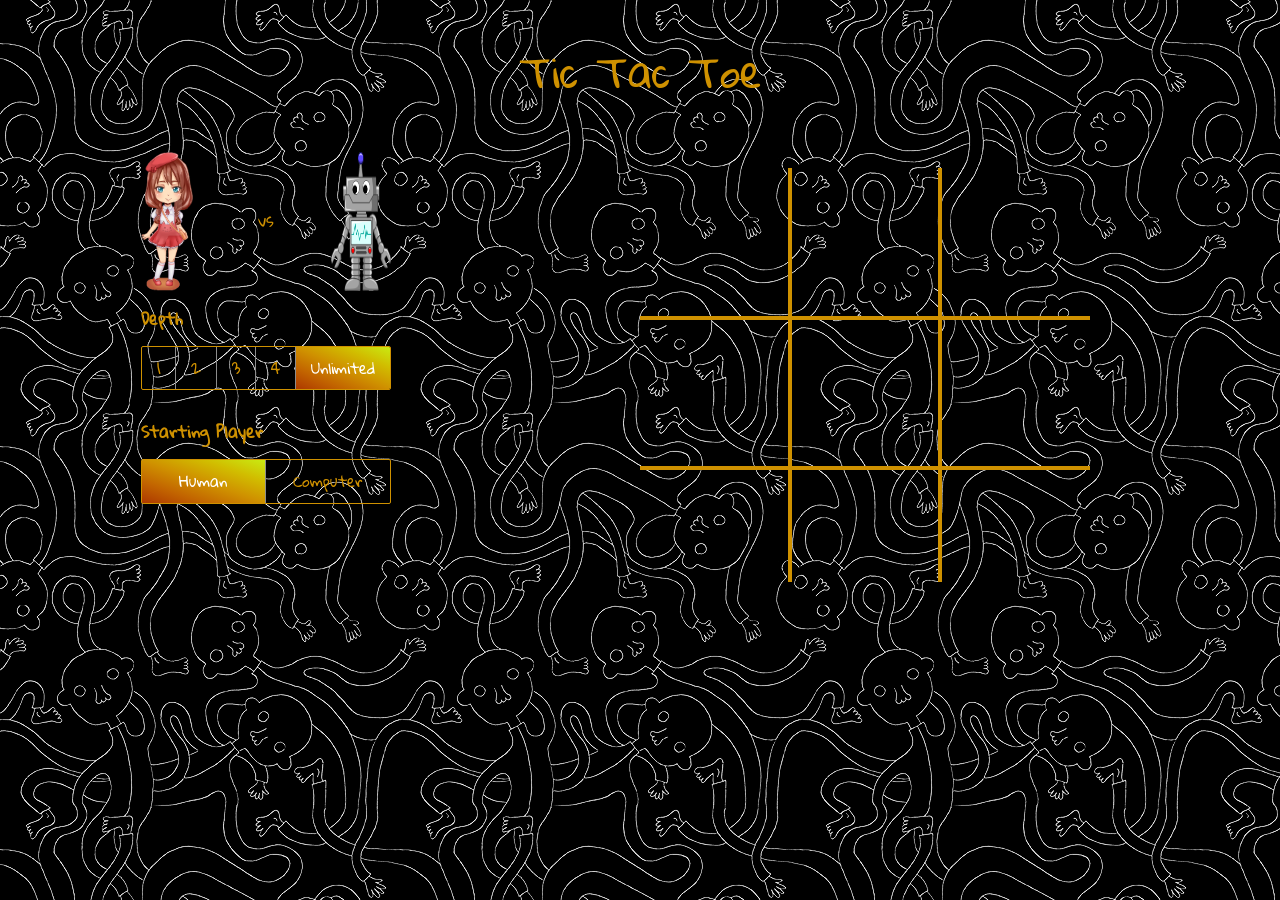
==== index.html @ d7f91f12 "Update index.html" ====
<!DOCTYPE html>
<html>
<head>
	<title>Tic Tac Toe</title>
	<link rel="stylesheet" href="https://stackpath.bootstrapcdn.com/bootstrap/4.5.0/css/bootstrap.min.css" integrity="sha384-9aIt2nRpC12Uk9gS9baDl411NQApFmC26EwAOH8WgZl5MYYxFfc+NcPb1dKGj7Sk" crossorigin="anonymous">
	<link href="https://fonts.googleapis.com/css?family=Gloria+Hallelujah" rel="stylesheet">
	<link href="https://fonts.googleapis.com/css?family=Raleway:300,300i,400,400i" rel="stylesheet">
	<link rel="stylesheet" type="text/css" href="style.css">
</head>
<body>

	<div class="container">
		<div class="row justify-content-center" style="margin-top: 3rem;">
			<h1>Tic Tac Toe</h1>
		</div>
		<div class="row" style="margin-bottom: 3rem; margin-top: 3rem;">
		<div id="sidebar_wrap">
			<div id="sidebar">
		        <div id=characters>
					<div class = human >
						<img src="images/human.png">
					</div>
					<div id=vs> vs </div>
					<div class = robot>
						<img src="images/robot.png">
					</div>
				</div>
				<div class="field">
					<label>Depth</label>
					<div class="depth_choices" id="depth">
						<ul>
							<li data-value="1">1</li>
							<li data-value="2">2</li>
							<li data-value="3">3</li>
							<li data-value="4">4</li>
							<li data-value="-1" class="active">Unlimited</li>
						</ul>
					</div>
				</div>

				<div class="field">
					<label>Starting Player</label>
					<div class="starting_player_choices" id="starting_player">
						<ul>
							<li data-value="1" class="active">Human</li>

							<li data-value="0">Computer</li>
						</ul>
					</div>
				</div>

				<button id="newgame" class="endgame" onClick="startGame()" >New Game</button>

			</div>
		</div>

		<div id="board_wrap">
			<div class="board" id="board">
				   <table>
					    <tr>
					      <td class="cell" id="0"></td>
					      <td class="cell" id="1"></td>
					      <td class="cell" id="2"></td>
					    </tr>
					    <tr>
					      <td class="cell" id="3"></td>
					      <td class="cell" id="4"></td>
					      <td class="cell" id="5"></td>
					    </tr>
					    <tr>
					      <td class="cell" id="6"></td>
					      <td class="cell" id="7"></td>
					      <td class="cell" id="8"></td>
					    </tr>
				  </table>
			</div>
		</div>

	</div>
</div>

	<script src="https://code.jquery.com/jquery-3.4.1.min.js"></script>
	<script src="https://stackpath.bootstrapcdn.com/bootstrap/4.4.1/js/bootstrap.min.js" integrity="sha384-wfSDF2E50Y2D1uUdj0O3uMBJnjuUD4Ih7YwaYd1iqfktj0Uod8GCExl3Og8ifwB6" crossorigin="anonymous"></script>

	<script type="text/javascript" src="script.js"></script>
</body>
</html>
---- style.css ----
*, *::after, *::before {
  box-sizing: border-box;
}
body {
  margin: 0;
}

body {
  background-image: url(images/pattern_alt.png);
  background-color: #eaeaea;
  position: relative;
  font-family: 'Gloria Hallelujah', cursive; }
  body:before {
    content: '';
    background-image: url(../dist/assets/pattern_alt.png);
    width: 100%;
    height: 100%;
    position: absolute;
    opacity: 0.04; }

* {
  box-sizing: border-box; }
body, html {
  height: 100%;
}

img {
  width: 60px;
  height:138.86px;
}


.container {
  max-width: 90%;
  color: #cf9100;
  overflow: hidden;
  position: relative;
}

.container #sidebar_wrap {
    width: 35%;
    height: 100%;
    float: left;
    display: flex;
    align-items: center;
    justify-content: center;
}

#board_wrap {
    width: 65%;
    height: 100%;
    float: left;
    display: flex;
    align-items: center;
    justify-content: center;
}

#sidebar #characters {
  display: flex;
  justify-content: space-between;
  align-items: center;
  margin-bottom: 1rem;
  position: relative;
}

#newgame {
  background: linear-gradient(to right top, #ad3800, #c26400, #cf9100, #d1bd00, #c9eb12);
  border: 0.01rem solid;
  border-color:  #cf9100;
  padding: 13px 26px;
  border-radius: 0px;
  cursor: pointer;
  font-weight: 600;
  width: 100%;
  margin-top: 10px;
}
#newgame:hover{
  background: rgba(0,0,0,0);
  color: #cf9100;
}


#sidebar .field {
  margin-bottom: 30px; }
  #sidebar .field ul {
    margin: 0;
    padding: 0;
    list-style: none;
    border: 1px solid #cf9100;
    border-radius: 2px;
    overflow: hidden;
    font-size: 15px; }
    #sidebar .field ul li {
      float: left;
      padding: 10px 15px;
      border-right: 1px solid #8c8c8c;
      cursor: pointer;
      color: #cf9100; }
      #sidebar .field ul li:hover {
        background-color: #b7b7b7;
        color: #fff; }
      #sidebar .field ul li.active {
        background: linear-gradient(to right top, #ad3800, #c26400, #cf9100, #d1bd00, #c9eb12);
        color: #fff; }
      #sidebar .field ul li:last-child {
        border-right: none; }
  #sidebar .field .starting_player_choices ul li {
    width: 50%;
    text-align: center; }
  #sidebar .field label {
    font-weight: 600;
    margin-bottom: 15px;
    display: block; }

td {
  border:  4px solid #cf9100;
  height:  150px;
  width:  150px;
  text-align:  center;
  vertical-align:  middle;
  font-family:  "Comic Sans MS", cursive, sans-serif;
  font-size:  70px;
  cursor: pointer;
}


table {
  border-collapse: collapse;
  color: #cf9100;
  position: absolute;
  left: 50%;
  margin-top: 1rem;
}

table tr:first-child td {
  border-top: 0;
}

table tr:last-child td {
  border-bottom: 0;
}

table tr td:first-child {
  border-left: 0;
}

table tr td:last-child {
  border-right: 0;
}
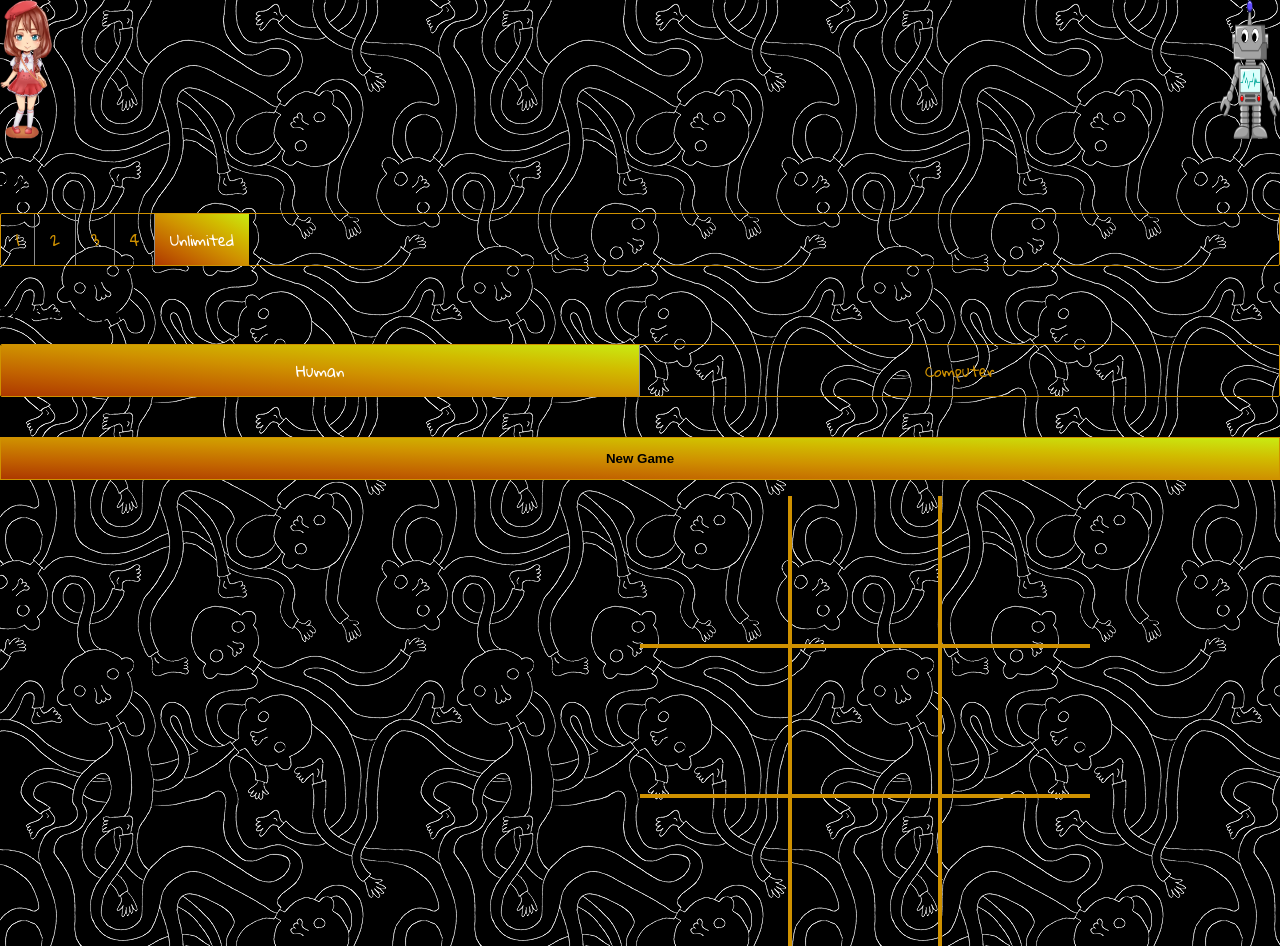
==== commit 9066db44: "CHANGES" ====
--- a/index.html
+++ b/index.html
@@ -2,26 +2,21 @@
 <html>
 <head>
 	<title>Tic Tac Toe</title>
-	<link rel="stylesheet" href="https://stackpath.bootstrapcdn.com/bootstrap/4.5.0/css/bootstrap.min.css" integrity="sha384-9aIt2nRpC12Uk9gS9baDl411NQApFmC26EwAOH8WgZl5MYYxFfc+NcPb1dKGj7Sk" crossorigin="anonymous">
 	<link href="https://fonts.googleapis.com/css?family=Gloria+Hallelujah" rel="stylesheet">
 	<link href="https://fonts.googleapis.com/css?family=Raleway:300,300i,400,400i" rel="stylesheet">
 	<link rel="stylesheet" type="text/css" href="style.css">
 </head>
 <body>
-
-	<div class="container">
-		<div class="row justify-content-center" style="margin-top: 3rem;">
-			<h1>Tic Tac Toe</h1>
-		</div>
-		<div class="row" style="margin-bottom: 3rem; margin-top: 3rem;">
+	
+	<div id="container">
 		<div id="sidebar_wrap">
-			<div id="sidebar">
-		        <div id=characters>
-					<div class = human >
+			<div id="sidebar">	
+		        <div id=characters>	
+					<div class = human > 
 						<img src="images/human.png">
 					</div>
 					<div id=vs> vs </div>
-					<div class = robot>
+					<div class = robot> 
 						<img src="images/robot.png">
 					</div>
 				</div>
@@ -29,11 +24,11 @@
 					<label>Depth</label>
 					<div class="depth_choices" id="depth">
 						<ul>
-							<li data-value="1">1</li>
-							<li data-value="2">2</li>
-							<li data-value="3">3</li>
-							<li data-value="4">4</li>
-							<li data-value="-1" class="active">Unlimited</li>
+							<li data-value="1" class="btn">1</li>
+							<li data-value="2" class="btn">2</li>
+							<li data-value="3" class="btn">3</li>
+							<li data-value="4" class="btn">4</li>
+							<li data-value="-1" class="btn active">Unlimited</li>
 						</ul>
 					</div>
 				</div>
@@ -42,18 +37,23 @@
 					<label>Starting Player</label>
 					<div class="starting_player_choices" id="starting_player">
 						<ul>
-							<li data-value="1" class="active">Human</li>
+							<li data-value="1" class="btn active" id="a">Human</li>
 
-							<li data-value="0">Computer</li>
+							<li data-value="0" class="btn">Computer</li>
 						</ul>
 					</div>
 				</div>
-
-				<button id="newgame" class="endgame" onClick="startGame()" >New Game</button>
-
+				
+				<div>
+				    <div class="text"></div>
+				</div>
+				<button id="newgame" class="endgame" onClick="startGame()">New Game
+						<div class="text"></div>
+				</button>
+				
 			</div>
 		</div>
-
+		
 		<div id="board_wrap">
 			<div class="board" id="board">
 				   <table>
@@ -77,10 +77,31 @@
 		</div>
 
 	</div>
-</div>
+	
+	<script>
+		var header = document.getElementById("starting_player");
+		var btns = header.getElementsByClassName("btn");
 
-	<script src="https://code.jquery.com/jquery-3.4.1.min.js"></script>
-	<script src="https://stackpath.bootstrapcdn.com/bootstrap/4.4.1/js/bootstrap.min.js" integrity="sha384-wfSDF2E50Y2D1uUdj0O3uMBJnjuUD4Ih7YwaYd1iqfktj0Uod8GCExl3Og8ifwB6" crossorigin="anonymous"></script>
+		for (var i = 0; i < btns.length; i++) {
+		  	btns[i].addEventListener("click", function() {
+		  		var current = header.getElementsByClassName("active");
+		  		current[0].className = current[0].className.replace(" active", "");
+		  		this.className += " active";
+		  	});
+		}
+	</script>
+		<script>
+			var depth = document.getElementById("depth");
+			var btns = depth.getElementsByClassName("btn");
+	
+			for (var i = 0; i < btns.length; i++) {
+				  btns[i].addEventListener("click", function() {
+					  var current = depth.getElementsByClassName("active");
+					  current[0].className = current[0].className.replace(" active", "");
+					  this.className += " active";
+				  });
+			}
+		</script>
 
 	<script type="text/javascript" src="script.js"></script>
 </body>
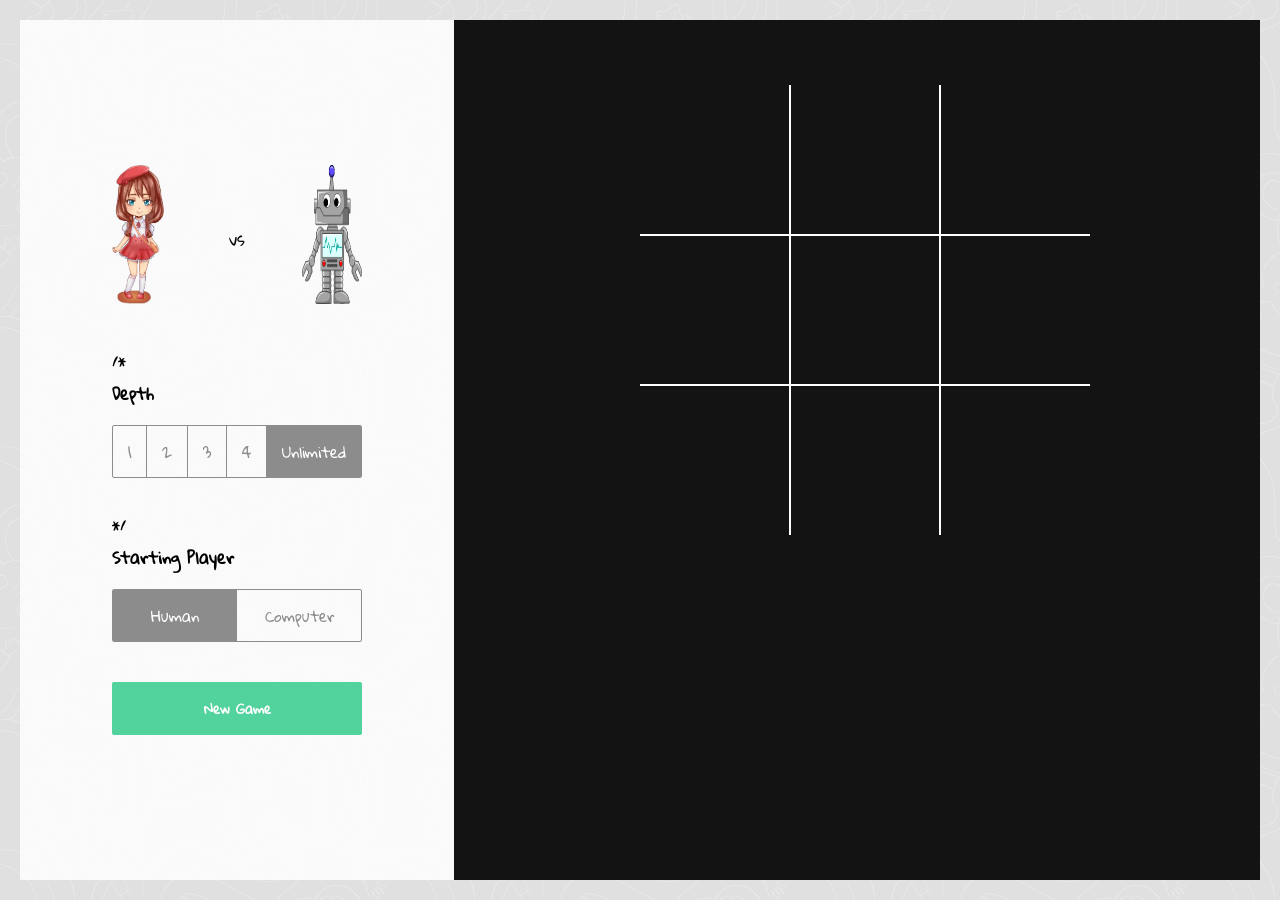
==== commit 8a344f86: "Update index.html" ====
--- a/index.html
+++ b/index.html
@@ -20,7 +20,8 @@
 						<img src="images/robot.png">
 					</div>
 				</div>
-				<div class="field">
+				
+				/*<div class="field">
 					<label>Depth</label>
 					<div class="depth_choices" id="depth">
 						<ul>
@@ -31,7 +32,7 @@
 							<li data-value="-1" class="btn active">Unlimited</li>
 						</ul>
 					</div>
-				</div>
+				</div>*/
 
 				<div class="field">
 					<label>Starting Player</label>
--- a/style.css
+++ b/style.css
@@ -3,117 +3,126 @@
 }
 body {
   margin: 0;
-}
+} 
 
 body {
-  background-image: url(images/pattern_alt.png);
   background-color: #eaeaea;
   position: relative;
   font-family: 'Gloria Hallelujah', cursive; }
   body:before {
     content: '';
-    background-image: url(../dist/assets/pattern_alt.png);
+    background-image: url(../images/pattern_alt.png);
     width: 100%;
     height: 100%;
     position: absolute;
     opacity: 0.04; }
 
 * {
-  box-sizing: border-box; }
+  box-sizing: border-box; 
+}
 body, html {
-  height: 100%;
+  height: 100%; 
 }
 
 img {
   width: 60px;
-  height:138.86px;
+  height:138.86px; 
 }
 
 
-.container {
-  max-width: 90%;
-  color: #cf9100;
+#container {
+  height: 100%;
   overflow: hidden;
   position: relative;
+  padding: 20px;
 }
-
-.container #sidebar_wrap {
+  
+#container #sidebar_wrap {
     width: 35%;
     height: 100%;
     float: left;
     display: flex;
     align-items: center;
     justify-content: center;
+    background-color: rgba(255, 255, 255, 0.85); 
 }
 
-#board_wrap {
+#container #board_wrap {
     width: 65%;
     height: 100%;
+    background-color: #131313;
+    background-image: url(../images/pattern.png);
+    background-size: 300px;
     float: left;
     display: flex;
     align-items: center;
-    justify-content: center;
+    justify-content: center; 
 }
 
 #sidebar #characters {
   display: flex;
   justify-content: space-between;
   align-items: center;
-  margin-bottom: 1rem;
-  position: relative;
+  margin-bottom: 30px;
+  position: relative; 
 }
 
 #newgame {
-  background: linear-gradient(to right top, #ad3800, #c26400, #cf9100, #d1bd00, #c9eb12);
-  border: 0.01rem solid;
-  border-color:  #cf9100;
+  background-color: #52d29d;
+  border: none;
   padding: 13px 26px;
-  border-radius: 0px;
+  border-radius: 2px;
+  color: #ffffff;
+  font-family: 'Gloria Hallelujah', cursive;
   cursor: pointer;
   font-weight: 600;
   width: 100%;
-  margin-top: 10px;
-}
-#newgame:hover{
-  background: rgba(0,0,0,0);
-  color: #cf9100;
+  margin-top: 10px; 
 }
 
 
 #sidebar .field {
-  margin-bottom: 30px; }
+  margin-bottom: 30px;
+ }
   #sidebar .field ul {
     margin: 0;
     padding: 0;
     list-style: none;
-    border: 1px solid #cf9100;
+    border: 1px solid #8c8c8c;
     border-radius: 2px;
     overflow: hidden;
-    font-size: 15px; }
+    font-size: 15px; 
+  }
     #sidebar .field ul li {
       float: left;
       padding: 10px 15px;
       border-right: 1px solid #8c8c8c;
       cursor: pointer;
-      color: #cf9100; }
+      color: #8c8c8c; 
+    }
       #sidebar .field ul li:hover {
         background-color: #b7b7b7;
-        color: #fff; }
+        color: #fff; 
+      }
       #sidebar .field ul li.active {
-        background: linear-gradient(to right top, #ad3800, #c26400, #cf9100, #d1bd00, #c9eb12);
-        color: #fff; }
+        background-color: #8c8c8c;
+        color: #fff; 
+      }
       #sidebar .field ul li:last-child {
-        border-right: none; }
+        border-right: none; 
+      }
   #sidebar .field .starting_player_choices ul li {
     width: 50%;
-    text-align: center; }
+    text-align: center; 
+  }
   #sidebar .field label {
     font-weight: 600;
     margin-bottom: 15px;
-    display: block; }
+    display: block; 
+  }
 
 td {
-  border:  4px solid #cf9100;
+  border:  2px solid white;
   height:  150px;
   width:  150px;
   text-align:  center;
@@ -126,10 +135,11 @@
 
 table {
   border-collapse: collapse;
-  color: #cf9100;
+  color:white;
+  border: 1px;
   position: absolute;
   left: 50%;
-  margin-top: 1rem;
+  top: 85px;
 }
 
 table tr:first-child td {
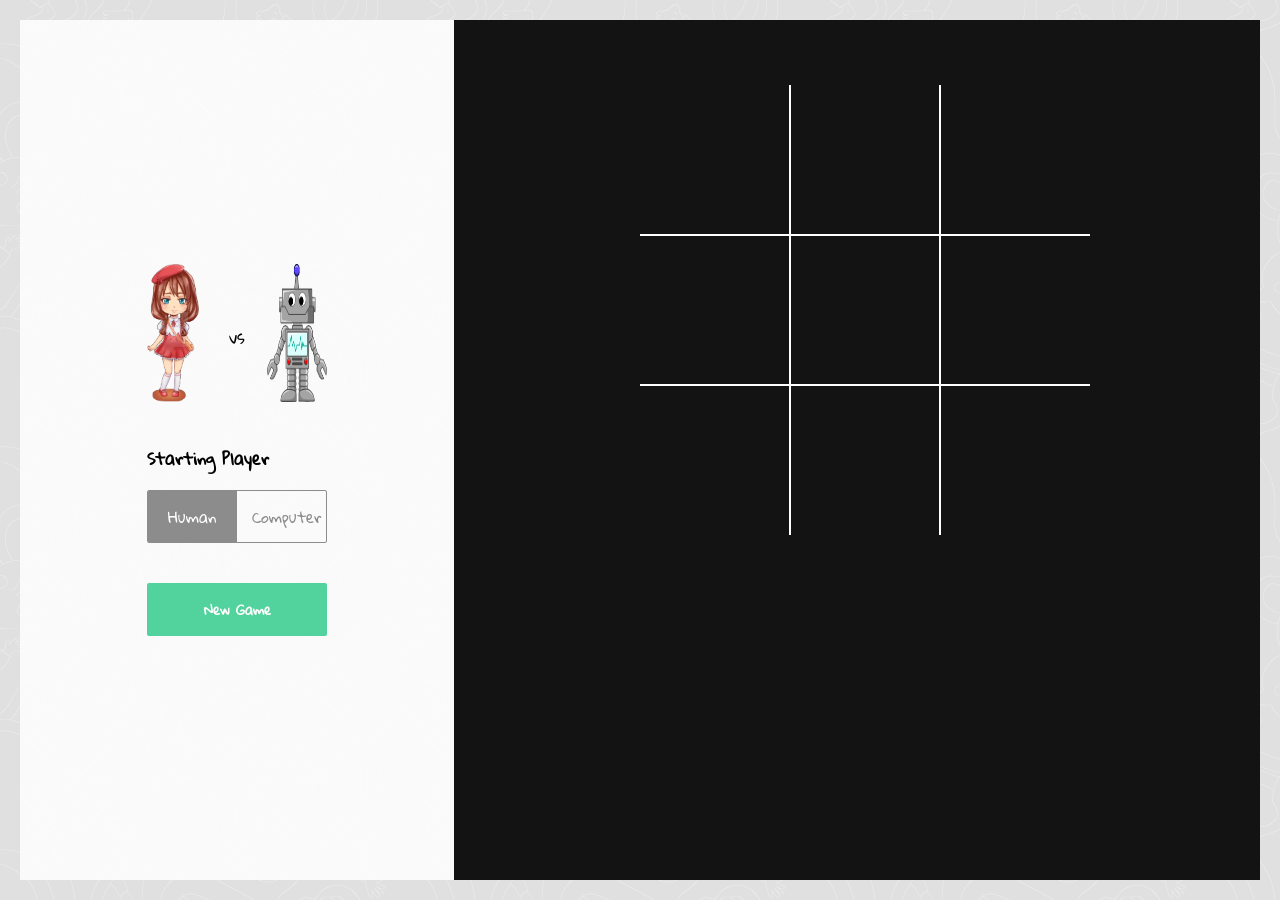
==== commit ae5dd20a: "Update index.html" ====
--- a/index.html
+++ b/index.html
@@ -20,19 +20,7 @@
 						<img src="images/robot.png">
 					</div>
 				</div>
-				
-				/*<div class="field">
-					<label>Depth</label>
-					<div class="depth_choices" id="depth">
-						<ul>
-							<li data-value="1" class="btn">1</li>
-							<li data-value="2" class="btn">2</li>
-							<li data-value="3" class="btn">3</li>
-							<li data-value="4" class="btn">4</li>
-							<li data-value="-1" class="btn active">Unlimited</li>
-						</ul>
-					</div>
-				</div>*/
+		
 
 				<div class="field">
 					<label>Starting Player</label>
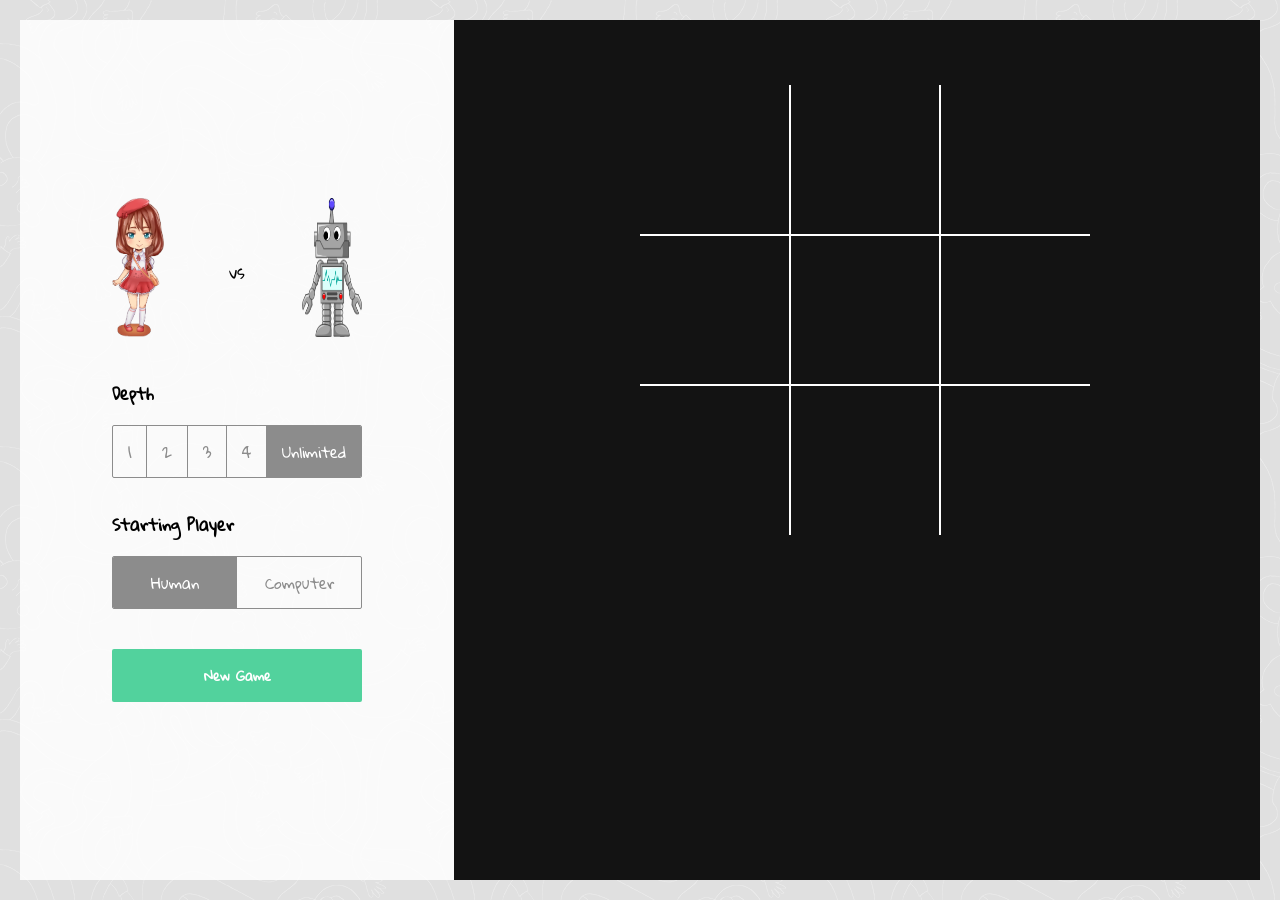
==== commit f50164c8: "Update index.html" ====
--- a/index.html
+++ b/index.html
@@ -18,6 +18,19 @@
 					<div id=vs> vs </div>
 					<div class = robot> 
 						<img src="images/robot.png">
+					</div>
+				</div>
+				
+				<div class="field">
+					<label>Depth</label>
+					<div class="depth_choices" id="depth">
+						<ul>
+							<li data-value="1" class="btn">1</li>
+							<li data-value="2" class="btn">2</li>
+							<li data-value="3" class="btn">3</li>
+							<li data-value="4" class="btn">4</li>
+							<li data-value="-1" class="btn active">Unlimited</li>
+						</ul>
 					</div>
 				</div>
 		
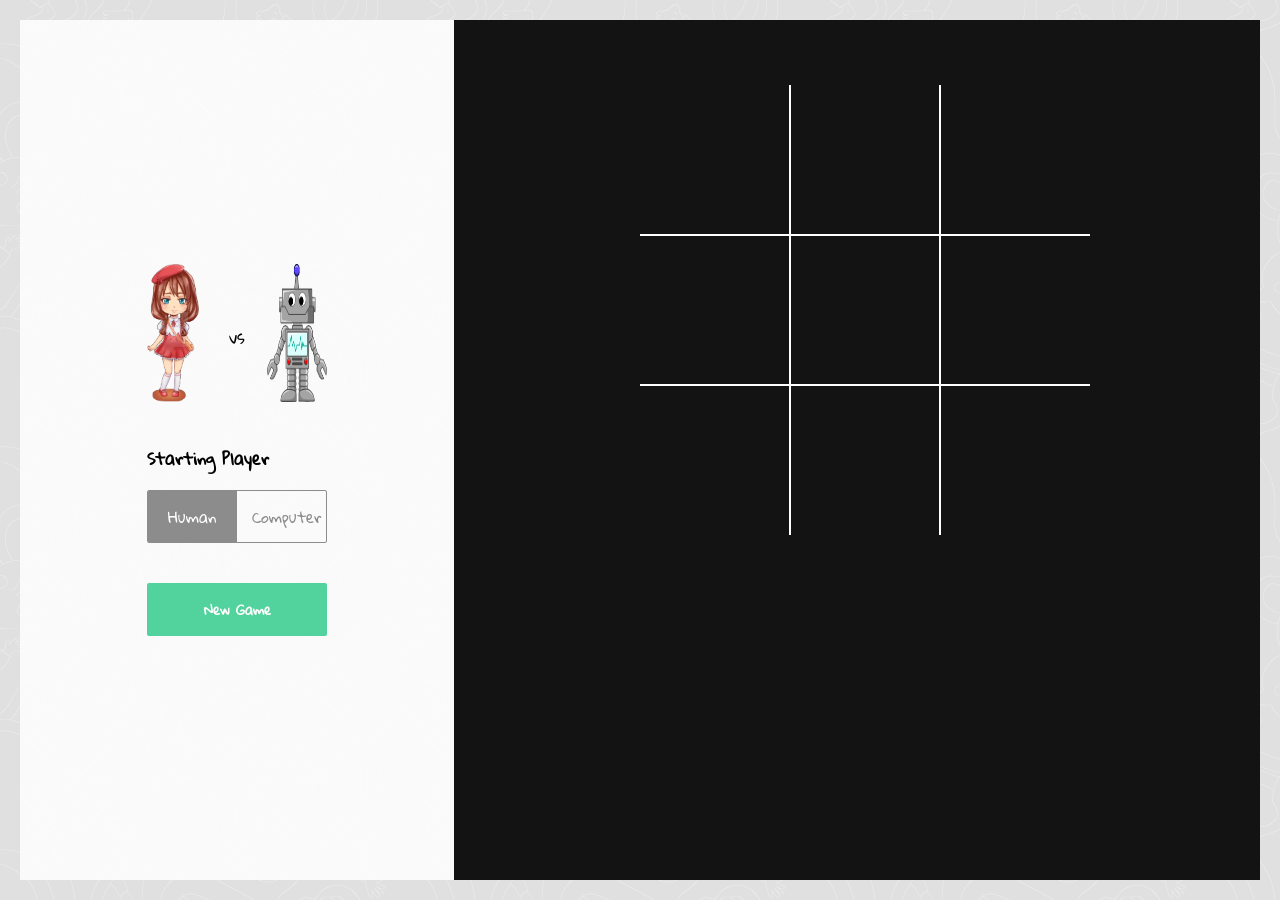
==== commit aa20dc1c: "Update index.html" ====
--- a/index.html
+++ b/index.html
@@ -21,18 +21,7 @@
 					</div>
 				</div>
 				
-				<div class="field">
-					<label>Depth</label>
-					<div class="depth_choices" id="depth">
-						<ul>
-							<li data-value="1" class="btn">1</li>
-							<li data-value="2" class="btn">2</li>
-							<li data-value="3" class="btn">3</li>
-							<li data-value="4" class="btn">4</li>
-							<li data-value="-1" class="btn active">Unlimited</li>
-						</ul>
-					</div>
-				</div>
+
 		
 
 				<div class="field">
@@ -93,8 +82,8 @@
 		}
 	</script>
 		<script>
-			var depth = document.getElementById("depth");
-			var btns = depth.getElementsByClassName("btn");
+			//var depth = document.getElementById("depth");
+			//var btns = depth.getElementsByClassName("btn");
 	
 			for (var i = 0; i < btns.length; i++) {
 				  btns[i].addEventListener("click", function() {
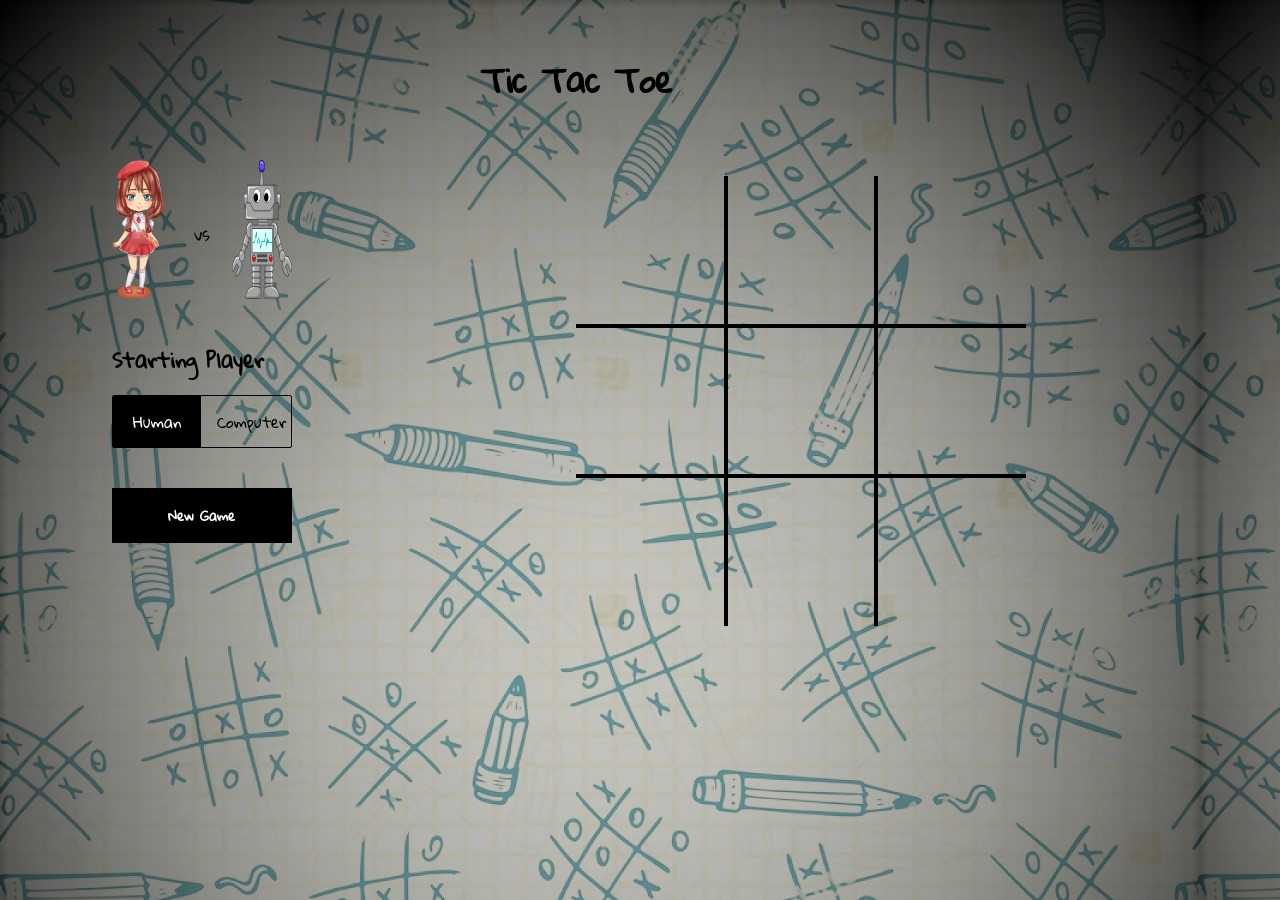
==== commit 24969047: "UI changes" ====
--- a/index.html
+++ b/index.html
@@ -8,8 +8,13 @@
 </head>
 <body>
 	
-	<div id="container">
-		<div id="sidebar_wrap">
+	<div class="container justify-content-center">
+		<div class="row justify-content-center" style="margin-top: 3rem;">
+			<h1 style="text-align: center">Tic Tac Toe</h1>
+		</div>
+		
+		<div class="row" style="margin-bottom: 3rem; margin-top: 3rem;">
+		    <div id="sidebar_wrap">	
 			<div id="sidebar">	
 		        <div id=characters>	
 					<div class = human > 
@@ -20,12 +25,9 @@
 						<img src="images/robot.png">
 					</div>
 				</div>
-				
-
-		
-
+			
 				<div class="field">
-					<label>Starting Player</label>
+					<label style="font-size: 20px;">Starting Player</label>
 					<div class="starting_player_choices" id="starting_player">
 						<ul>
 							<li data-value="1" class="btn active" id="a">Human</li>
@@ -66,7 +68,7 @@
 				  </table>
 			</div>
 		</div>
-
+		</div>
 	</div>
 	
 	<script>
@@ -87,7 +89,7 @@
 	
 			for (var i = 0; i < btns.length; i++) {
 				  btns[i].addEventListener("click", function() {
-					  var current = depth.getElementsByClassName("active");
+					  //var current = depth.getElementsByClassName("active");
 					  current[0].className = current[0].className.replace(" active", "");
 					  this.className += " active";
 				  });
--- a/style.css
+++ b/style.css
@@ -6,12 +6,14 @@
 } 
 
 body {
-  background-color: #eaeaea;
+  background-image: url(images/pattern4.jpeg);
   position: relative;
   font-family: 'Gloria Hallelujah', cursive; }
   body:before {
     content: '';
-    background-image: url(../images/pattern_alt.png);
+    background-image: url(images/pattern4.jpeg);
+    background-size: cover;
+      
     width: 100%;
     height: 100%;
     position: absolute;
@@ -30,29 +32,26 @@
 }
 
 
-#container {
-  height: 100%;
+.container {
+  max-width: 90%;
+height: 100%;
+  color: #000  ;
   overflow: hidden;
   position: relative;
-  padding: 20px;
 }
   
-#container #sidebar_wrap {
+.container #sidebar_wrap {
     width: 35%;
     height: 100%;
     float: left;
     display: flex;
     align-items: center;
     justify-content: center;
-    background-color: rgba(255, 255, 255, 0.85); 
 }
 
-#container #board_wrap {
+.container #board_wrap {
     width: 65%;
     height: 100%;
-    background-color: #131313;
-    background-image: url(../images/pattern.png);
-    background-size: 300px;
     float: left;
     display: flex;
     align-items: center;
@@ -68,61 +67,57 @@
 }
 
 #newgame {
-  background-color: #52d29d;
-  border: none;
+ background-color: #000;
+  border: 0.01rem solid #000;
   padding: 13px 26px;
-  border-radius: 2px;
-  color: #ffffff;
-  font-family: 'Gloria Hallelujah', cursive;
+  border-radius: 0px;
   cursor: pointer;
+  color: #fff;
   font-weight: 600;
   width: 100%;
-  margin-top: 10px; 
+font-family: 'Gloria Hallelujah', cursive;    
+ margin-top: 10px;
+}
+#newgame:hover{
+  background: rgba(255,255,255,1);
+  color: #000;
 }
 
-
 #sidebar .field {
-  margin-bottom: 30px;
- }
+  margin-bottom: 30px; }
   #sidebar .field ul {
     margin: 0;
     padding: 0;
     list-style: none;
-    border: 1px solid #8c8c8c;
+    border: 1px solid #000;
     border-radius: 2px;
     overflow: hidden;
-    font-size: 15px; 
-  }
+    font-size: 15px; }
     #sidebar .field ul li {
       float: left;
       padding: 10px 15px;
+      //background-color: #000;
       border-right: 1px solid #8c8c8c;
       cursor: pointer;
-      color: #8c8c8c; 
-    }
+      color: #000; }
       #sidebar .field ul li:hover {
         background-color: #b7b7b7;
-        color: #fff; 
-      }
+        color: #fff; }
       #sidebar .field ul li.active {
-        background-color: #8c8c8c;
-        color: #fff; 
-      }
+        background-color: #000;
+        color: #fff; }
       #sidebar .field ul li:last-child {
-        border-right: none; 
-      }
+        border-right: none; }
   #sidebar .field .starting_player_choices ul li {
     width: 50%;
-    text-align: center; 
-  }
+    text-align: center; }
   #sidebar .field label {
     font-weight: 600;
     margin-bottom: 15px;
-    display: block; 
-  }
+    display: block; }
 
 td {
-  border:  2px solid white;
+  border:  4px solid #000000;
   height:  150px;
   width:  150px;
   text-align:  center;
@@ -134,12 +129,12 @@
 
 
 table {
+
   border-collapse: collapse;
-  color:white;
-  border: 1px;
+  color: #000000;
   position: absolute;
   left: 50%;
-  top: 85px;
+  margin-top: 1rem;
 }
 
 table tr:first-child td {
